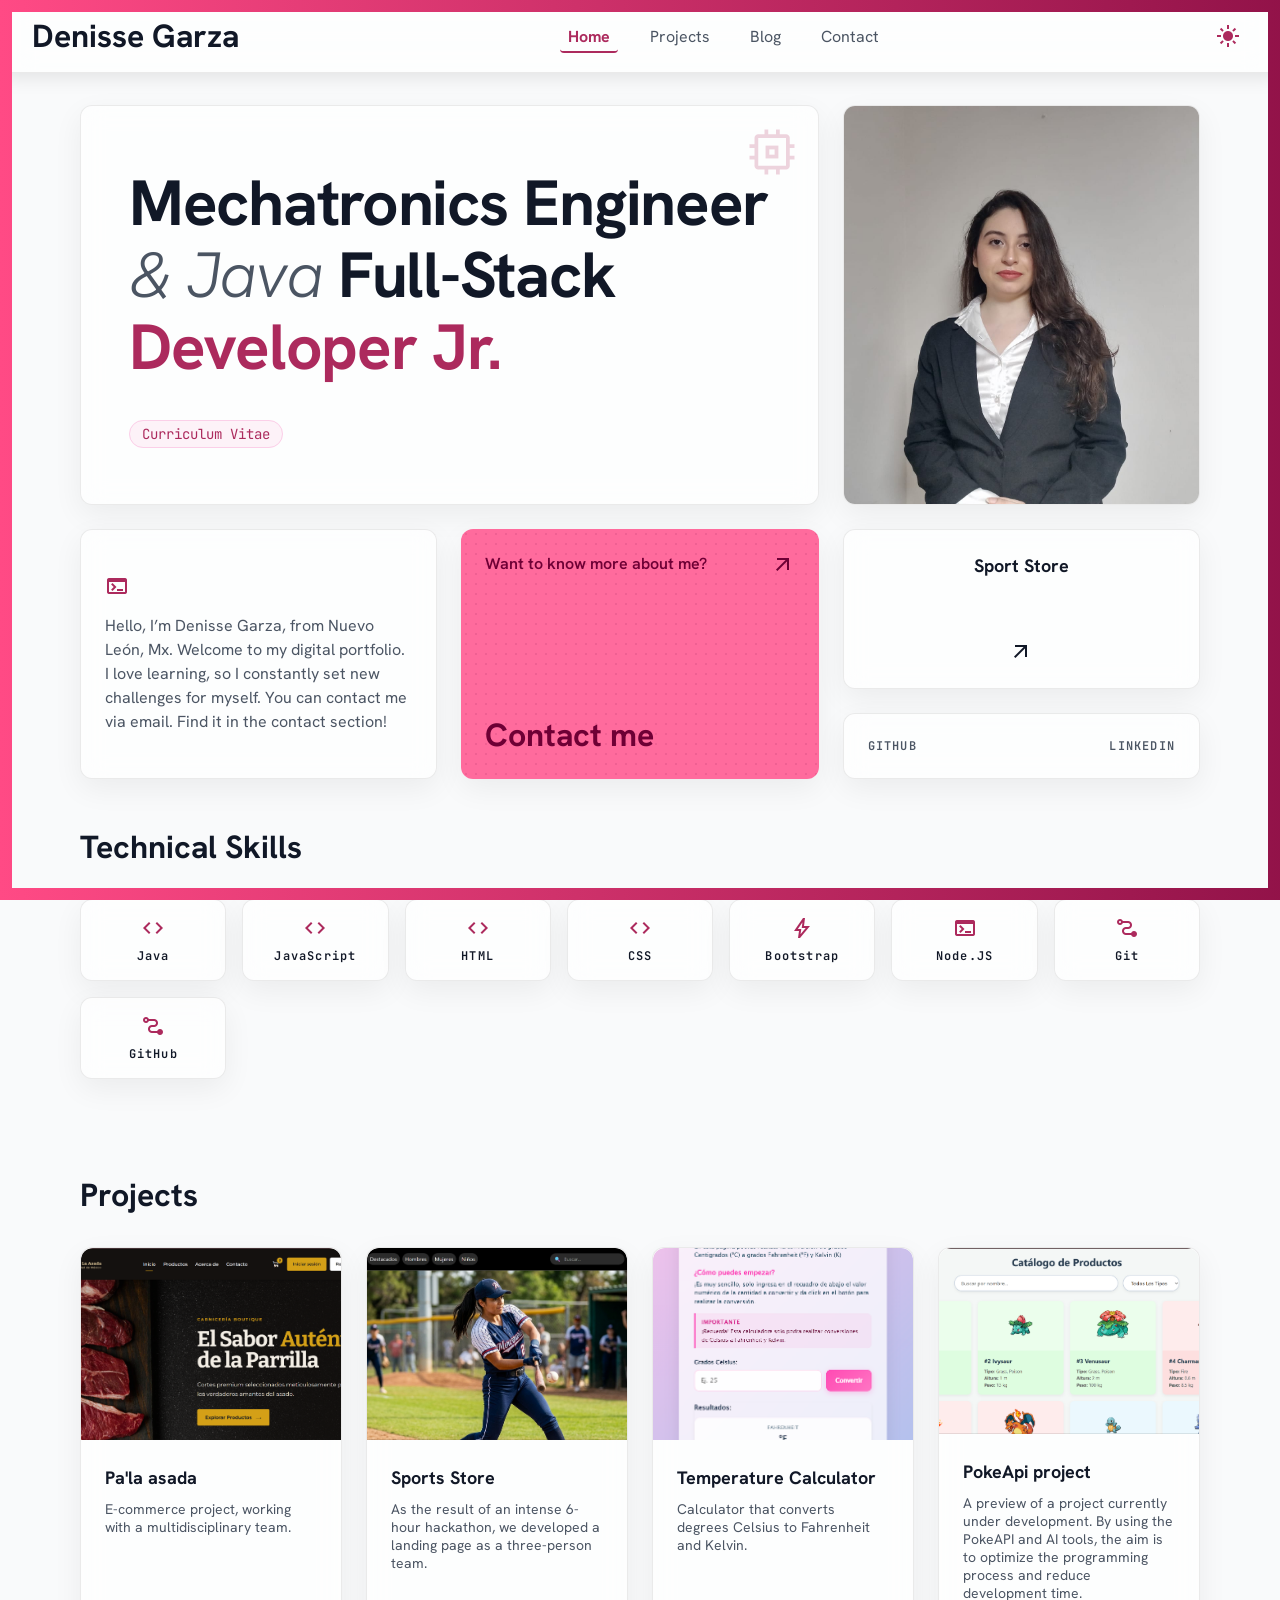
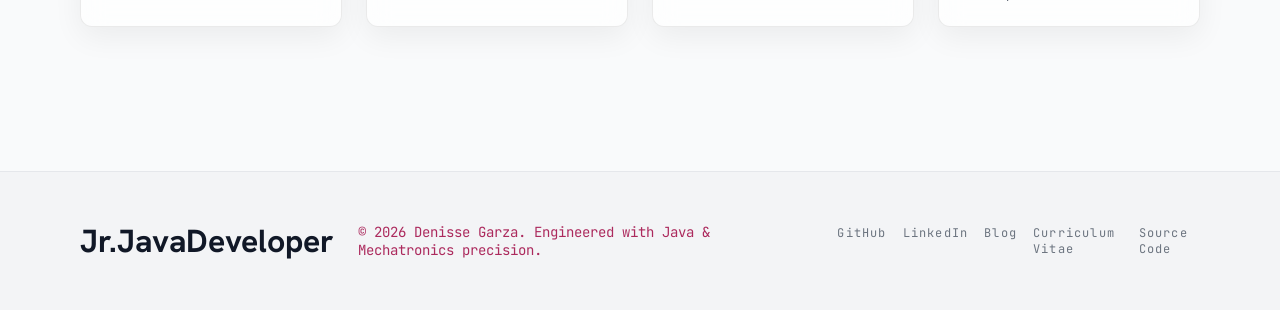
==== index.html @ f70b29da "Add . to src img" ====
<!DOCTYPE html>
<html>

<head>
    <meta charset="utf-8" />
    <meta name="viewport" content="width=device-width, initial-scale=1.0" />
    <title>DenisseGarzaDev</title>
    <link rel="stylesheet" href="https://cloudflare.com">
    <link rel="stylesheet" href="style.css" />
</head>

<body>
    <div class="animated-border"></div>

    <!-- Barra de navegación -->
    <nav class="navbar">
        <div class="container navbar-inner">
            <div class="logo"><a href="/index.html">Denisse Garza</a></div>
            <ul class="nav-links">
                <li class="active"><a href="/index.html">Home</a></li>
                <li><a href="#projects">Projects</a></li>
                <li><a href="./blog/index.html">Blog</a></li>
                <li><a href="#contact">Contact</a></li>
            </ul>
            <button class="theme-toggle" id="theme-toggle" aria-label="Cambiar tema">
                <span class="material-symbols-outlined" id="theme-icon">dark_mode</span>
            </button>
        </div>
    </nav>

    <!-- Contenido principal -->
    <main>
        <div class="container">
            <div class="bento-grid">

                <!-- Hero -->
                <div class="col-span-8 glass-card hero-card">
                    <span class="material-symbols-outlined bg-icon">memory</span>
                    <h1 class="hero-title">
                        Mechatronics Engineer<br />
                        <span class="subtle">&amp; Java</span> Full-Stack <br />
                        <span class="accent">Developer Jr.</span>
                    </h1>
                    <div class="tag-row">
                        <a href="/cv/Denisse Azucena Garza Ascacio  (2).pdf" download="CV_Denisse_Garza"><span class="tag">Curriculum Vitae</span></a>
                        <!--<span class="tag">Java</span>
                        <span class="tag">JavaScript</span>
                        <span class="tag">HTML</span>
                        <span class="tag">Git</span>-->
                    </div>
                </div>

                <!-- Foto de perfil -->
                <div class="col-span-4 glass-card profile-card bento">
                    <img src="./img/denisseGarza.jpg"
                        alt="Retrato Denise Garza" />
                </div>

                <!-- Sobre mí -->
                <div class="col-span-4 glass-card about-card">
                    <span class="material-symbols-outlined">terminal</span>
                    <p>
                        Hello, I’m Denisse Garza, from Nuevo León, Mx. Welcome to my digital portfolio.
                        I love learning, so I constantly set new challenges for myself.
                        You can contact me via email. Find it in the contact section!
                    </p>
                </div>

                <!-- CTA de contacto -->
                <div id="contact" class="col-span-4 cta-card">
                    <div class="cta-top">
                        <span class="cta-label">Want to know more about me?</span>
                        <a  href="mailto: denissegarzaascacio@gmail.com"><span class="material-symbols-outlined">arrow_outward</span></a>
                    </div>
                    <h3>Contact me</h3>
                    <div class="dot-pattern"></div>
                </div>

                <!-- Columna de proyectos -->
                <div class="col-span-4 project-stack">
                    <div class="flip-card flip-card-mini glass-card">
                        <div class="flip-card-inner">
                            <div class="flip-card-front">
                                <span class="name">Sport Store</span>
                                <span class="material-symbols-outlined">arrow_outward</span>
                            </div>
                            <div class="flip-card-back">
                                <span class="stack">HTML / CSS / JavaScript</span>
                                <p>View the outcome of my first hackathon!</p>
                                <a href="https://github.com/dagame07/TiendaDeportiva"><span>View Repository</span><span
                                    class="material-symbols-outlined">arrow_outward</span></a>
                            </div>
                        </div>
                    </div>
                    <!--
                    <div class="glass-card project-list-item">
                        <span class="name">Micro-Kinematics</span>
                        <span class="material-symbols-outlined">precision_manufacturing</span>
                    </div>-->

                    <!--Redes Contacto-->
                    <div class="glass-card social-row">
                        <a href="https://github.com/dagame07">GITHUB</a>
                        <a href="https://www.linkedin.com/in/denissegarzas/">LINKEDIN</a>
                        <!--<a href="mailto: denissegarzaascacio@gmail.com">EMAIL</a>-->
                    </div>
                </div>

            </div>
        </div>

        <!-- Habilidades técnicas -->
        <section>
            <h2 class="section-title">Technical Skills</h2> <!-- Habilidades Técnicas-->
            <div class="skills-grid">
                <div class="glass-card skill-card">
                    <!--<i class="fa-brands fa-java"></i>-->
                    <span class="material-symbols-outlined">code</span>
                    <span class="label">Java</span>
                </div>
                <div class="glass-card skill-card">
                    <!--<i class="fa-brands fa-js"></i>-->
                    <span class="material-symbols-outlined">code</span>
                    <span class="label">JavaScript</span>
                </div>
                <div class="glass-card skill-card">
                    <!--<i class="fa-brands fa-html5"></i>-->
                    <span class="material-symbols-outlined">code</span>
                    <span class="label">HTML</span>
                </div>
                <div class="glass-card skill-card">
                    <!--<i class="fa-brands fa-css3-alt"></i>-->
                    <span class="material-symbols-outlined">code</span>
                    <span class="label">CSS</span>
                </div>
                <div class="glass-card skill-card">
                    <!--<i class="fa-brands fa-bootstrap"></i>-->
                    <span class="material-symbols-outlined">bolt</span>
                    <span class="label">Bootstrap</span>
                </div>
                <!--<div class="glass-card skill-card">
                    <span class="material-symbols-outlined">terminal</span>
                    <span class="label">C++</span>
                </div>-->
                <div class="glass-card skill-card">
                    <!--<i class="fa-brands fa-node-js"></i>-->
                    <span class="material-symbols-outlined">terminal</span>
                    <span class="label">Node.JS</span>
                </div>
                <div class="glass-card skill-card">
                    <!--<i class="fa-brands fa-git-alt"></i> -->
                    <span class="material-symbols-outlined">conversion_path</span>
                    <span class="label">Git</span>
                </div>
                <div class="glass-card skill-card">
                    <!--<i class="fa-brands fa-github"></i>-->
                    <span class="material-symbols-outlined">conversion_path</span>
                    <span class="label">GitHub</span>
                </div>
                <!--<div class="glass-card skill-card">
                    <span class="material-symbols-outlined">database</span>
                    <span class="label">SQL</span>
                </div>-->
            </div>
        </section>

        <!-- Proyectos -->
        <section id="projects">
            <h2 class="section-title">Projects</h2>
            <div class="projects-grid">

                <!--First project-->
                <div class="flip-card project-card">
                    <div class="flip-card-inner">
                        <div class="flip-card-front glass-card">
                            <img src="./img/PalaAsada.png"
                                alt="Pala Asada preview" />
                            <div class="info">
                                <h3>Pa'la asada</h3>
                                <p>E-commerce project, working with a multidisciplinary team.</p>
                            </div>
                        </div>
                        <div class="flip-card-back glass-panel">
                            <h3>Pa'la asada</h3>
                            <span class="stack">HTML / CSS / JavaScript</span>
                            <a href="https://github.com/AllStarproyect/Pa-lasada"><span>View Repository</span><span
                                    class="material-symbols-outlined">arrow_outward</span></a>
                        </div>
                    </div>
                </div>

                <!--Second project-->
                <div id="primerHackathon" class="flip-card project-card">
                    <div class="flip-card-inner">
                        <div class="flip-card-front glass-card">
                            <img src="./img/SportsStore.png"
                                alt="Sport Store preview" />
                            <div class="info">
                                <h3>Sports Store</h3>
                                <p>As the result of an intense 6-hour hackathon, we developed a landing page as a three-person team.</p>
                            </div>
                        </div>
                        <div class="flip-card-back glass-panel">
                            <h3>Sports Store</h3>
                            <span class="stack">CSS / HTML / JavaScript</span>
                            <a href="https://github.com/dagame07/TiendaDeportiva"><span>View Repository</span><span
                                    class="material-symbols-outlined">arrow_outward</span></a>
                        </div>
                    </div>
                </div>

                <!--Third project-->
                <div class="flip-card project-card">
                    <div class="flip-card-inner">
                        <div class="flip-card-front glass-card">
                            <img src="./img/temperatureProject.png"
                                alt="Temperature Calculator" />
                            <div class="info">
                                <h3>Temperature Calculator</h3>
                                <p>Calculator that converts degrees Celsius to Fahrenheit and Kelvin.</p>
                            </div>
                        </div>
                        <div class="flip-card-back glass-panel">
                            <h3>Temperature Calculator</h3>
                            <span class="stack">CSS / JavaScript / HTML</span>
                            <a href="https://github.com/dagame07/Conversion_de_Temperatura"><span>View Repository</span><span
                                    class="material-symbols-outlined">arrow_outward</span></a>
                        </div>
                    </div>
                </div>

                <!--Four project-->
                <div class="flip-card project-card">
                    <div class="flip-card-inner">
                        <div class="flip-card-front glass-card">
                            <img src="./img/pokeapiPrototipe.png"
                                alt="PokeApi preview" />
                            <div class="info">
                                <h3>PokeApi project</h3>
                                <p>A preview of a project currently under development. 
                                    By using the PokeAPI and AI tools, the aim is to optimize the programming
                                    process and reduce development time. </p>
                            </div>
                        </div>
                        <div class="flip-card-back glass-panel">
                            <h3>PokeApi project</h3>
                            <span class="stack">JavaScript / CSS / HTML</span>
                            <a href="https://github.com/dagame07/Pokedex_Challenge"><span>View Repository</span><span
                                    class="material-symbols-outlined">arrow_outward</span></a>
                        </div>
                    </div>
                </div>

            </div>
        </section>
    </main>

    <!-- Footer -->
    <footer>
        <div class="container footer-inner">
            <div class="footer-brand">Jr.JavaDeveloper</div>
            <div class="footer-copy">© 2026 Denisse Garza. Engineered with Java &amp; Mechatronics precision.
            </div>
            <div class="footer-links">
                <a href="https://github.com/dagame07">GitHub</a>
                <a href="https://www.linkedin.com/in/denissegarzas/">LinkedIn</a>
                <a href="./blog/index.html">Blog</a>
                <a href="/cv/Denisse Azucena Garza Ascacio  (2).pdf" download="CV_Denisse_Garza">Curriculum Vitae</a>
                <a href="https://github.com/dagame07/denissegarzaascacio">Source Code</a>
            </div>
        </div>
    </footer>

    <script src="script.js"></script>
</body>

</html>
---- style.css ----
@import url("https://cdn.jsdelivr.net/npm/bootstrap-icons@1.13.1/font/bootstrap-icons.min.css");
@import url("https://fonts.googleapis.com/css2?family=Material+Symbols+Outlined:wght,FILL@100..700,0..1&display=swap");
@import url("https://fonts.googleapis.com/css2?family=Hanken+Grotesk:wght@400;600;700&family=JetBrains+Mono:wght@400;600&display=swap");


/* ---------- Paleta: modo claro (por defecto) ---------- */
:root {
    --bg-body: #f9fafb;
    --bg-nav: rgba(255, 255, 255, 0.7);
    --bg-card: rgba(255, 255, 255, 0.7);
    --bg-card-back: rgba(255, 107, 157, 0.1);
    --bg-footer: #f3f4f6;

    --text-primary: #111827;
    --text-secondary: #4b5563;

    --accent: #ac2a5d;
    --accent-strong: #6e0035;
    --accent-container-bg: #ff6b9d;
    --accent-container-text: #6e0035;

    --tag-bg: #fdf2f8;
    --tag-border: #fbcfe8;

    --border-color: rgba(0, 0, 0, 0.08);
    --border-footer: #e5e7eb;

    --card-shadow: 0 10px 30px rgba(0, 0, 0, 0.06);
    --card-hover-shadow: 0 0 20px rgba(255, 107, 157, 0.3);

    --hover-tint: rgba(0, 0, 0, 0.05);

    --gutter: 24px;
    --margin-desktop: 80px;
    --margin-mobile: 20px;
    --max-width: 1280px;
}

/* ---------- Paleta: modo oscuro ---------- */
[data-theme="dark"] {
    --bg-body: #181416;
    --bg-nav: rgba(37, 30, 34, 0.65);
    --bg-card: rgba(37, 30, 34, 0.65);
    --bg-card-back: rgba(255, 107, 157, 0.1);
    --bg-footer: #0e0e0c;

    --text-primary: #e5e2dd;
    --text-secondary: #ddbfc5;

    --accent: #ffb1c5;
    --accent-strong: #ff6b9d;
    --accent-container-bg: #ff6b9d;
    --accent-container-text: #6e0035;

    --tag-bg: rgba(255, 177, 197, 0.1);
    --tag-border: rgba(255, 177, 197, 0.2);

    --border-color: rgba(251, 248, 243, 0.15);
    --border-footer: rgba(87, 65, 70, 0.2);

    --card-shadow: 0 20px 40px rgba(0, 0, 0, 0.3);
    --card-hover-shadow: 0 0 15px rgba(255, 107, 157, 0.3);

    --hover-tint: rgba(255, 255, 255, 0.05);
}

/* ---------- Reset básico ---------- */
* {
    box-sizing: border-box;
}

html {
    scroll-behavior: smooth;
}

body {
    margin: 0;
    min-height: 100vh;
    display: flex;
    flex-direction: column;
    background-color: var(--bg-body);
    color: var(--text-primary);
    font-family: "Hanken Grotesk", sans-serif;
    -webkit-font-smoothing: antialiased;
    transition: background-color 0.3s ease, color 0.3s ease;
}

a {
    text-decoration: none;
    color: inherit;
}

.material-symbols-outlined {
    font-family: "Material Symbols Outlined";
    font-weight: normal;
    font-style: normal;
    font-size: 24px;
    line-height: 1;
    letter-spacing: normal;
    text-transform: none;
    display: inline-block;
    white-space: nowrap;
    word-wrap: normal;
    direction: ltr;
}

.container {
    width: 100%;
    max-width: var(--max-width);
    margin: 0 auto;
    padding-left: var(--margin-mobile);
    padding-right: var(--margin-mobile);
}

@media (min-width: 768px) {
    .container {
        padding-left: var(--margin-desktop);
        padding-right: var(--margin-desktop);
    }
}

/* ---------- Borde animado ---------- */
.animated-border {
    position: fixed;
    inset: 0;
    pointer-events: none;
    z-index: 9999;
    border: 12px solid transparent;
    background: linear-gradient(270deg, #ffb1c5, #ac2a5d, #6e0035, #ff4a85) border-box;
    -webkit-mask: linear-gradient(#fff 0 0) padding-box, linear-gradient(#fff 0 0);
    -webkit-mask-composite: xor;
    mask-composite: exclude;
    background-size: 400% 400%;
    animation: borderFlow 10s ease infinite;
}

@keyframes borderFlow {
    0% {
        background-position: 0% 50%;
    }

    50% {
        background-position: 100% 50%;
    }

    100% {
        background-position: 0% 50%;
    }
}

/* ---------- Tarjetas vidrio ---------- */
.glass-card {
    background: var(--bg-card);
    backdrop-filter: blur(12px);
    -webkit-backdrop-filter: blur(12px);
    border: 1px solid var(--border-color);
    border-radius: 0.75rem;
    box-shadow: var(--card-shadow);
    transition: transform 0.3s ease, box-shadow 0.3s ease;
}

.glass-card:hover {
    transform: scale(1.02);
    box-shadow: var(--card-hover-shadow);
}

.glass-panel {
    background: var(--bg-card);
    backdrop-filter: blur(12px);
    -webkit-backdrop-filter: blur(12px);
    border: 1px solid var(--border-color);
}

/* ---------- Barra de navegación ---------- */
.navbar {
    background: var(--bg-nav);
    backdrop-filter: blur(16px);
    -webkit-backdrop-filter: blur(16px);
    position: sticky;
    top: 0;
    z-index: 50;
    border-bottom: 1px solid var(--border-color);
    border-radius: 0 0 0.75rem 0.75rem;
    box-shadow: 0 4px 20px rgba(0, 0, 0, 0.1);
}

.navbar-inner {
    display: flex;
    justify-content: space-between;
    align-items: center;
    padding: 1rem 2rem;
}

.logo {
    font-size: 32px;
    font-weight: 700;
    line-height: 40px;
}

.nav-links {
    display: none;
    gap: var(--gutter);
    align-items: center;
    list-style: none;
    margin: 0;
    padding: 0;
}

.nav-links a {
    color: var(--text-secondary);
    padding: 0.25rem 0.5rem;
    border-radius: 0.25rem;
    transition: color 0.2s ease, background-color 0.2s ease;
}

.nav-links a:hover {
    color: var(--accent);
    background: var(--hover-tint);
}

.nav-links li.active a {
    color: var(--accent);
    font-weight: 700;
    border-bottom: 2px solid var(--accent);
    padding-bottom: 0.25rem;
}

@media (min-width: 768px) {
    .nav-links {
        display: flex;
    }
}

.theme-toggle {
    background: none;
    border: none;
    color: var(--accent);
    cursor: pointer;
    padding: 0.5rem;
    border-radius: 9999px;
    display: flex;
    align-items: center;
    justify-content: center;
    transition: transform 0.15s ease, background-color 0.2s ease;
}

.theme-toggle:hover {
    background: var(--hover-tint);
}

.theme-toggle:active {
    transform: scale(0.9);
}

.theme-toggle .material-symbols-outlined {
    font-variation-settings: "FILL" 1;
}

/* ---------- Contenido principal / Bento grid ---------- */
main {
    flex-grow: 1;
    padding-top: 2rem;
    padding-bottom: 6rem;
}

.bento-grid {
    display: grid;
    grid-template-columns: 1fr;
    gap: var(--gutter);
}

@media (min-width: 768px) {
    .bento-grid {
        grid-template-columns: repeat(12, 1fr);
    }

    .col-span-4 {
        grid-column: span 4;
    }

    .col-span-8 {
        grid-column: span 8;
    }
}

.hero-card {
    display: flex;
    flex-direction: column;
    justify-content: center;
    padding: 2rem;
    min-height: 400px;
    position: relative;
    overflow: hidden;
}

@media (min-width: 768px) {
    .hero-card {
        padding: 3rem;
    }
}

.hero-card .bg-icon {
    position: absolute;
    top: 1rem;
    right: 1rem;
    opacity: 0.2;
    font-size: 3.75rem;
    color: var(--accent);
}

.hero-title {
    font-size: 40px;
    line-height: 48px;
    font-weight: 700;
    margin: 0 0 1.5rem;
    position: relative;
    z-index: 10;
}

@media (min-width: 768px) {
    .hero-title {
        font-size: 64px;
        line-height: 72px;
        letter-spacing: -0.02em;
    }
}

.hero-title .subtle {
    font-style: italic;
    font-weight: 300;
    color: var(--text-secondary);
}

.hero-title .accent {
    color: var(--accent);
}

.tag-row {
    display: flex;
    flex-wrap: wrap;
    gap: 0.5rem;
    margin-top: 1rem;
    position: relative;
    z-index: 10;
}

.tag {
    font-family: "JetBrains Mono", monospace;
    font-size: 14px;
    line-height: 20px;
    background: var(--tag-bg);
    color: var(--accent);
    padding: 0.25rem 0.75rem;
    border-radius: 9999px;
    border: 1px solid var(--tag-border);
}

.profile-card {
    padding: 1rem;
    min-height: 400px;
    position: relative;
    overflow: hidden;
}

.profile-card img {
    width: 100%;
    height: 100%;
    object-fit: cover;
    border-radius: 0.5rem;
    position: absolute;
    inset: 0;
}

.about-card {
    padding: 1.5rem;
    display: flex;
    flex-direction: column;
    justify-content: center;
}

.about-card .material-symbols-outlined {
    color: var(--accent);
    margin-bottom: 1rem;
}

.about-card p {
    color: var(--text-secondary);
    margin: 0;
    line-height: 24px;
}

.cta-card {
    background: var(--accent-container-bg);
    color: var(--accent-container-text);
    padding: 1.5rem;
    border-radius: 0.75rem;
    box-shadow: var(--card-shadow);
    display: flex;
    flex-direction: column;
    justify-content: space-between;
    cursor: pointer;
    position: relative;
    overflow: hidden;
    transition: transform 0.3s ease;
}

.cta-card:hover {
    transform: scale(1.05);
}

.cta-card .cta-top {
    display: flex;
    justify-content: space-between;
    align-items: flex-start;
    position: relative;
    z-index: 10;
}

.cta-card .cta-label {
    font-weight: 600;
}

.cta-card h3 {
    font-size: 32px;
    line-height: 40px;
    font-weight: 700;
    margin: 3rem 0 0;
    position: relative;
    z-index: 10;
}

.cta-card .dot-pattern {
    position: absolute;
    inset: 0;
    opacity: 0.1;
    pointer-events: none;
    background-image: radial-gradient(#6e0035 1px, transparent 1px);
    background-size: 10px 10px;
}

.project-stack {
    display: flex;
    flex-direction: column;
    gap: var(--gutter);
}

.project-list-item {
    padding: 1.5rem;
    display: flex;
    justify-content: space-between;
    align-items: center;
    cursor: pointer;
    transition: background-color 0.2s ease;
}

.project-list-item:hover {
    background: var(--hover-tint);
}

.project-list-item .name {
    font-size: 18px;
    line-height: 28px;
    font-weight: 700;
    transition: color 0.2s ease;
}

.project-list-item .material-symbols-outlined {
    color: var(--text-secondary);
    transition: color 0.2s ease;
}

.project-list-item:hover .name,
.project-list-item:hover .material-symbols-outlined {
    color: var(--accent);
}

.social-row {
    padding: 1.5rem;
    display: flex;
    justify-content: space-between;
    align-items: center;
    margin-top: auto;
}

.social-row a {
    font-family: "JetBrains Mono", monospace;
    font-size: 12px;
    letter-spacing: 0.1em;
    font-weight: 600;
    color: var(--text-secondary);
    transition: color 0.2s ease;
}

.social-row a:hover {
    color: var(--accent);
}

/* ---------- Tarjetas flip ---------- */
.flip-card {
    perspective: 1000px;
    cursor: pointer;
}

.flip-card-inner {
    position: relative;
    width: 100%;
    height: 100%;
    text-align: center;
    transition: transform 0.6s;
    transform-style: preserve-3d;
}

.flip-card:hover .flip-card-inner {
    transform: rotateY(180deg);
}

.flip-card-front,
.flip-card-back {
    position: absolute;
    width: 100%;
    height: 100%;
    backface-visibility: hidden;
    border-radius: 0.75rem;
}

.flip-card-front {
    display: flex;
    flex-direction: column;
    overflow: hidden;
}

.flip-card-front img {
    width: 100%;
    height: 12rem;
    object-fit: cover;
    border-radius: 0.75rem 0.75rem 0 0;
}

.flip-card-front .info {
    padding: 1.5rem;
    flex-grow: 1;
    text-align: left;
}

.flip-card-front .info h3 {
    font-size: 18px;
    line-height: 28px;
    font-weight: 700;
    margin: 0 0 0.5rem;
}

.flip-card-front .info p {
    font-size: 14px;
    color: var(--text-secondary);
    margin: 0;
}

.flip-card-back {
    transform: rotateY(180deg);
    background: var(--bg-card-back);
    display: flex;
    flex-direction: column;
    justify-content: center;
    align-items: center;
    padding: 1.5rem;
}

.flip-card-back h3 {
    font-size: 18px;
    font-weight: 700;
    margin: 0 0 0.5rem;
}

.flip-card-back .stack {
    font-family: "JetBrains Mono", monospace;
    font-size: 14px;
    color: var(--accent);
    margin-bottom: 1.5rem;
    display: block;
}

.flip-card-back p {
    font-size: 14px;
    color: var(--text-secondary);
    margin: 0 0 1rem;
}

.flip-card-back a {
    display: inline-flex;
    align-items: center;
    gap: 0.5rem;
    background: var(--hover-tint);
    padding: 0.5rem 1rem;
    border-radius: 9999px;
    transition: color 0.2s ease;
}

.flip-card-back a:hover {
    color: var(--accent);
}

.flip-card-back .material-symbols-outlined {
    font-size: 1rem;
}

/* Mini flip card usado en la lista de proyectos del hero */
.flip-card-mini {
    height: 160px;
}

.flip-card-mini .flip-card-front {
    padding: 1.5rem;
    display: flex;
    justify-content: space-between;
    align-items: center;
}

.flip-card-mini .flip-card-front .name {
    font-size: 18px;
    font-weight: 700;
}

.flip-card-mini .flip-card-back p {
    text-align: center;
}

/* ---------- Secciones (Skills / Projects) ---------- */
section {
    width: 100%;
    max-width: var(--max-width);
    margin: 0 auto;
    padding: 3rem var(--margin-mobile);
}

@media (min-width: 768px) {
    section {
        padding: 3rem var(--margin-desktop);
    }
}

.section-title {
    font-size: 32px;
    line-height: 40px;
    font-weight: 700;
    margin: 0 0 2rem;
}

.skills-grid {
    display: grid;
    grid-template-columns: repeat(2, 1fr);
    gap: 1rem;
}

@media (min-width: 768px) {
    .skills-grid {
        grid-template-columns: repeat(4, 1fr);
    }
}

@media (min-width: 1024px) {
    .skills-grid {
        grid-template-columns: repeat(7, 1fr);
    }
}

.skill-card {
    padding: 1rem;
    display: flex;
    flex-direction: column;
    align-items: center;
    justify-content: center;
    gap: 0.5rem;
    text-align: center;
}

.skill-card .material-symbols-outlined {
    color: var(--accent);
}

.skill-card span.label {
    font-family: "JetBrains Mono", monospace;
    font-size: 12px;
    letter-spacing: 0.1em;
    font-weight: 600;
}



.projects-grid {
    display: grid;
    grid-template-columns: 1fr;
    gap: var(--gutter);
}

@media (min-width: 768px) {
    .projects-grid {
        grid-template-columns: repeat(2, 1fr);
    }
}

@media (min-width: 1024px) {
    .projects-grid {
        grid-template-columns: repeat(4, 1fr);
    }
}

.project-card {
    height: 380px;
}

/* ---------- Footer ---------- */
footer {
    width: 100%;
    background: var(--bg-footer);
    padding: 3rem 0;
    border-top: 1px solid var(--border-footer);
    transition: background-color 0.3s ease;
}

.footer-inner {
    display: flex;
    flex-direction: column;
    justify-content: space-between;
    align-items: center;
    gap: var(--gutter);
}

@media (min-width: 768px) {
    .footer-inner {
        flex-direction: row;
    }
}

.footer-brand {
    font-size: 32px;
    font-weight: 700;
}

.footer-copy {
    font-family: "JetBrains Mono", monospace;
    font-size: 14px;
    color: var(--accent);
    text-align: center;
}

@media (min-width: 768px) {
    .footer-copy {
        text-align: left;
    }
}

.footer-links {
    display: flex;
    gap: 1rem;
}

.footer-links a {
    font-family: "JetBrains Mono", monospace;
    font-size: 12px;
    letter-spacing: 0.1em;
    color: var(--text-secondary);
    opacity: 0.8;
    transition: color 0.2s ease, opacity 0.2s ease;
}

.footer-links a:hover {
    color: var(--accent);
    opacity: 1;
}
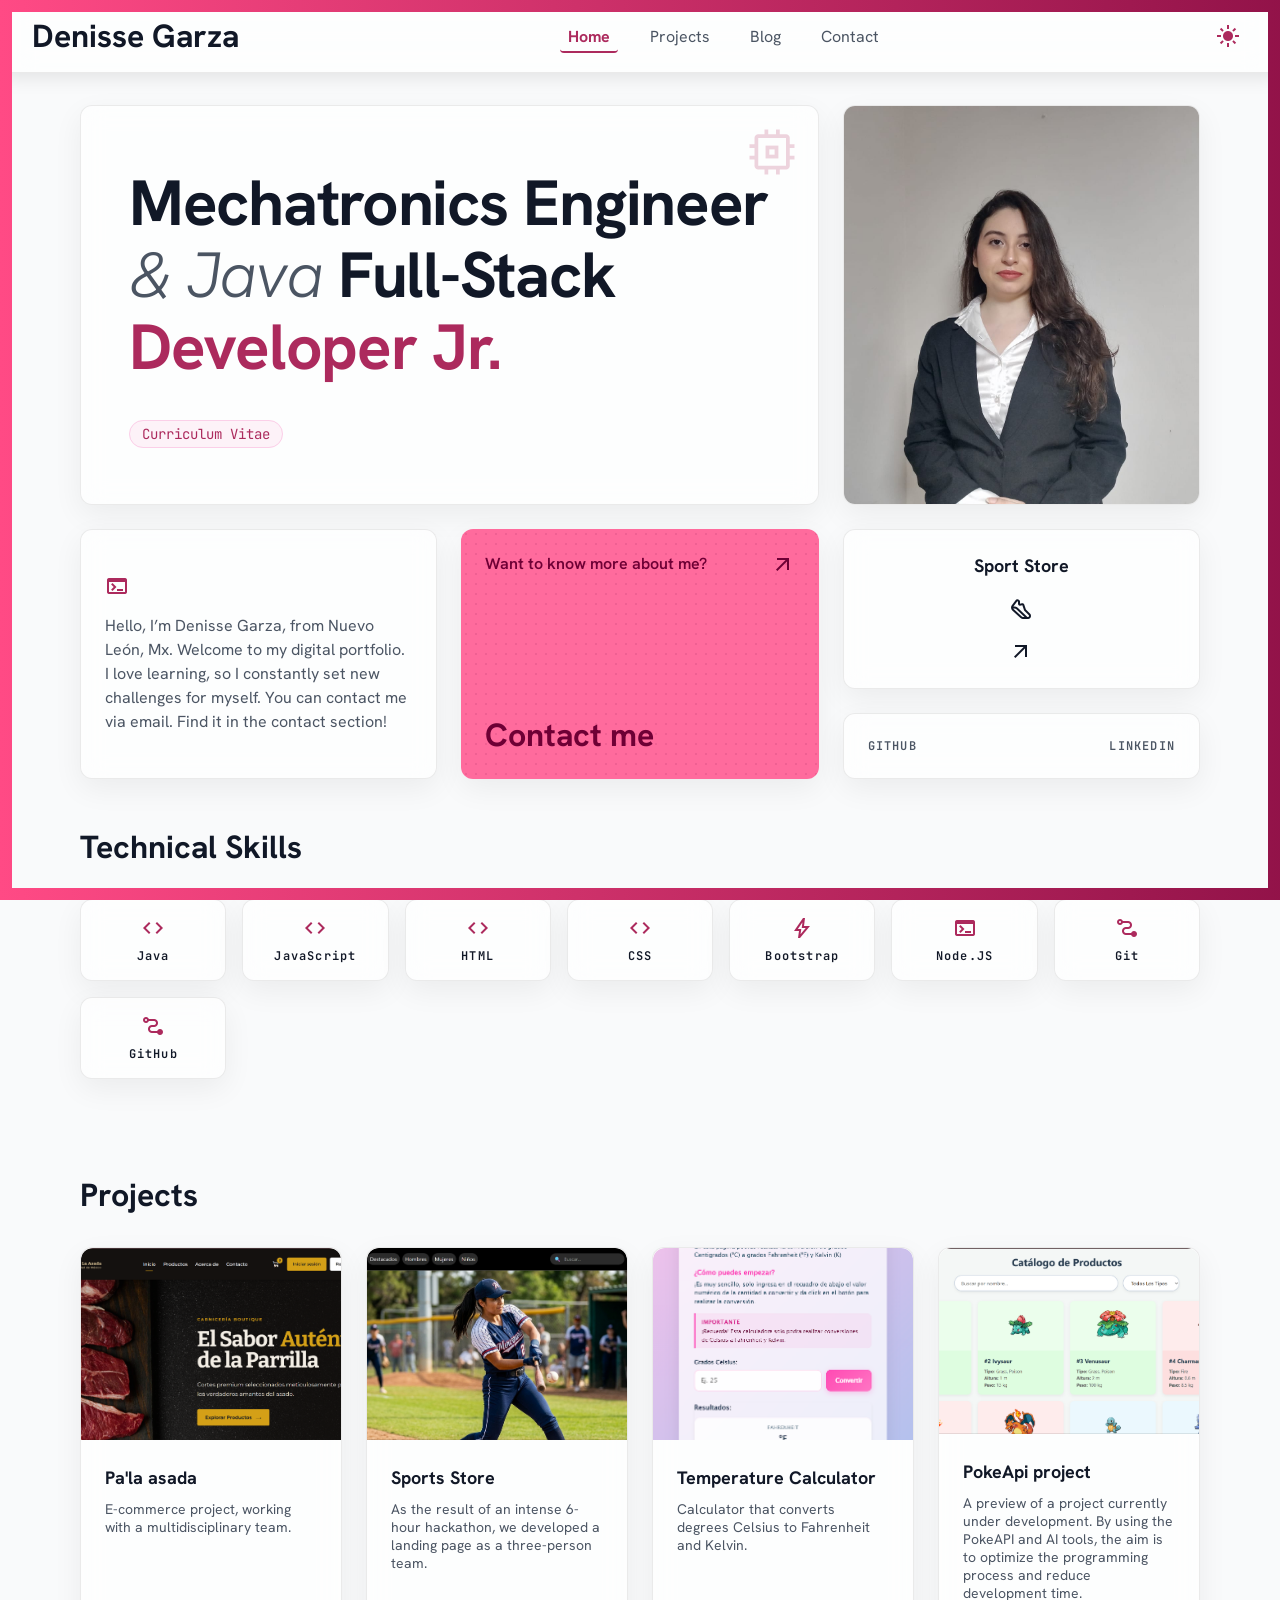
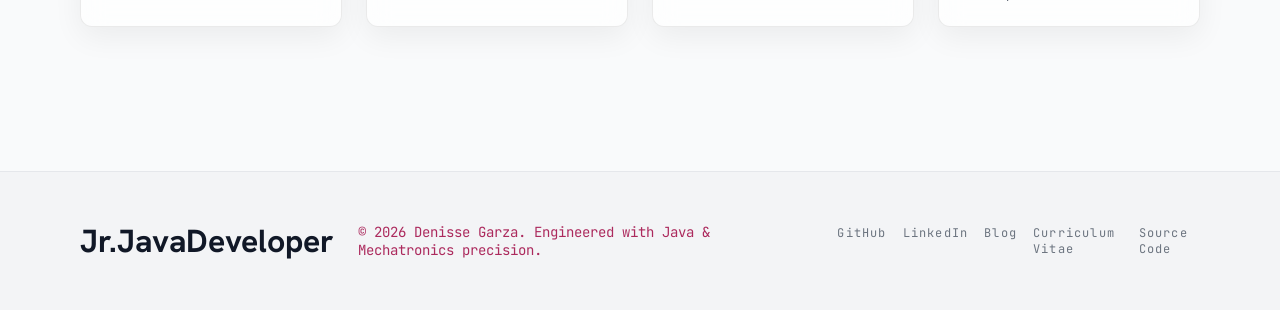
==== commit c359594f: "Add steps icon" ====
--- a/index.html
+++ b/index.html
@@ -82,6 +82,7 @@
                         <div class="flip-card-inner">
                             <div class="flip-card-front">
                                 <span class="name">Sport Store</span>
+                                <span class="material-symbols-outlined">steps</span>
                                 <span class="material-symbols-outlined">arrow_outward</span>
                             </div>
                             <div class="flip-card-back">
@@ -233,7 +234,7 @@
                 <div class="flip-card project-card">
                     <div class="flip-card-inner">
                         <div class="flip-card-front glass-card">
-                            <img src="./img/pokeapiPrototipe.png"
+                            <img src="/img/pokeapiPrototipe.png"
                                 alt="PokeApi preview" />
                             <div class="info">
                                 <h3>PokeApi project</h3>
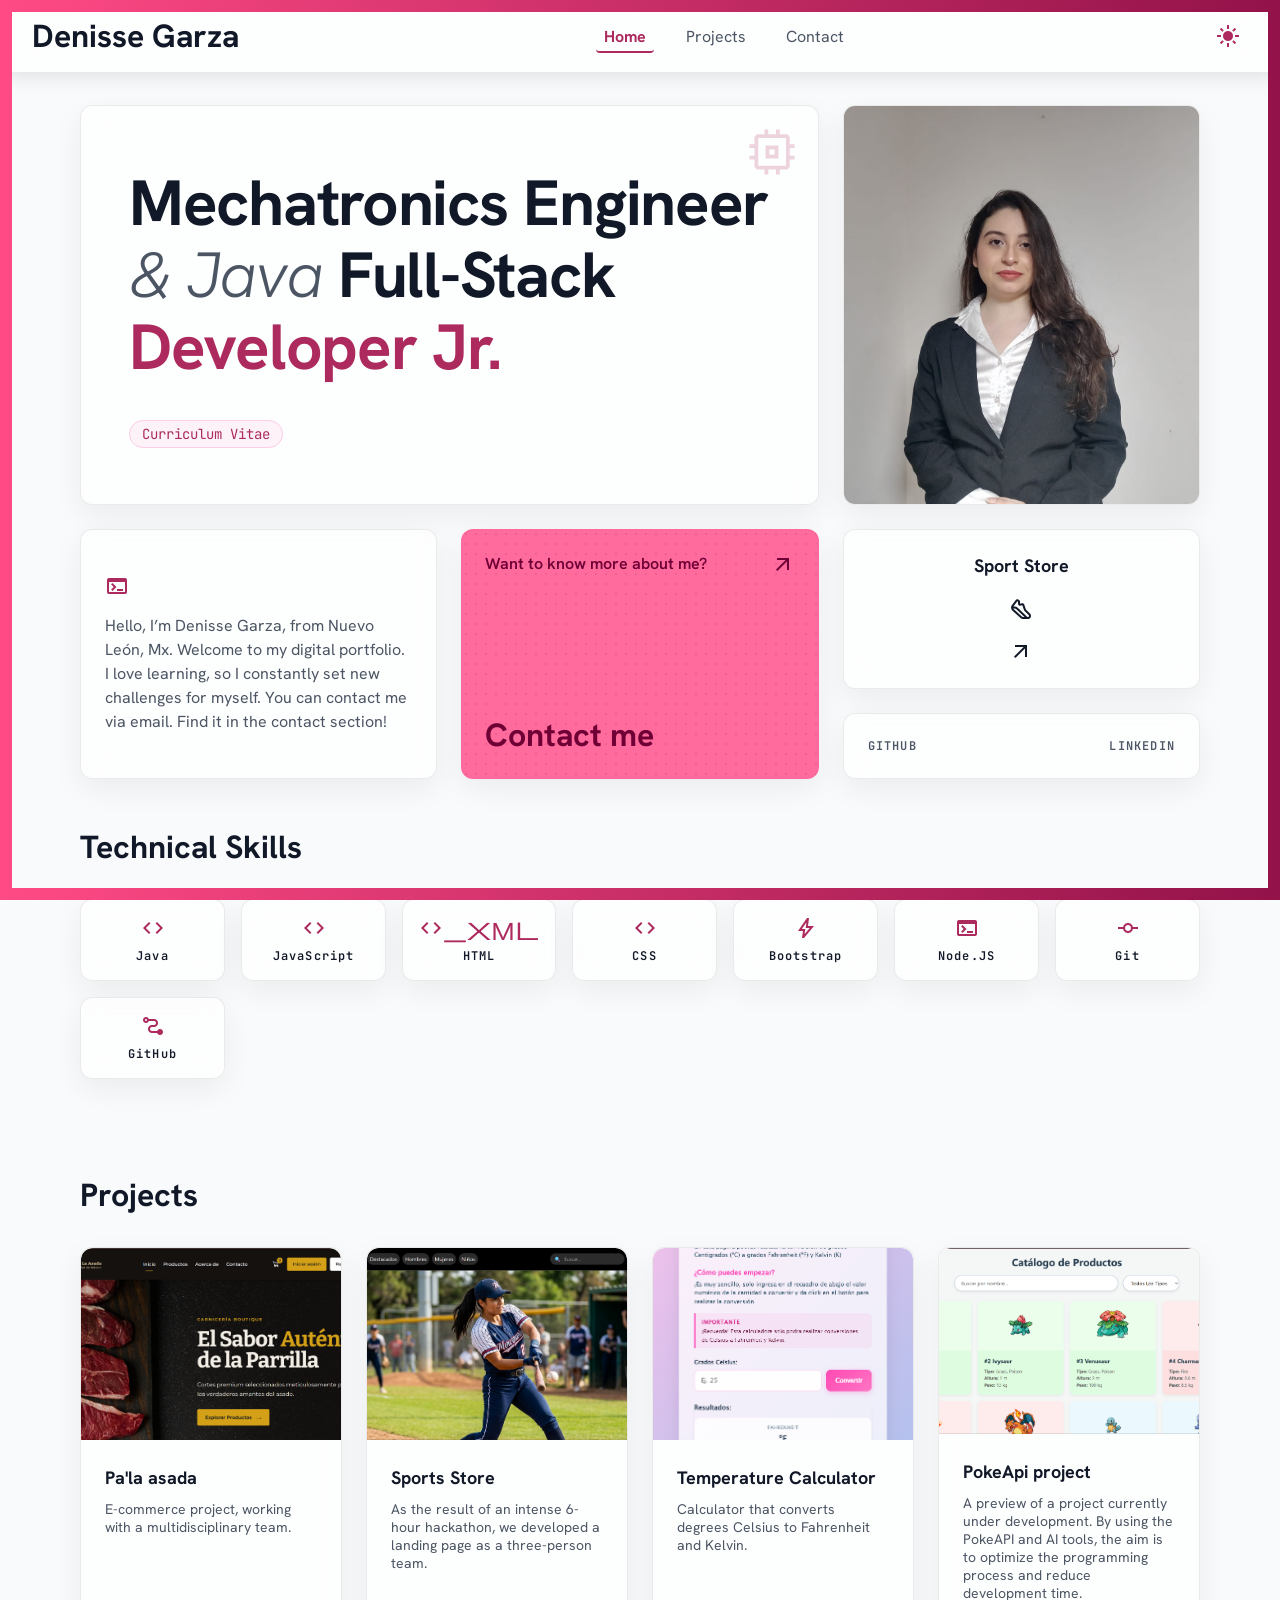
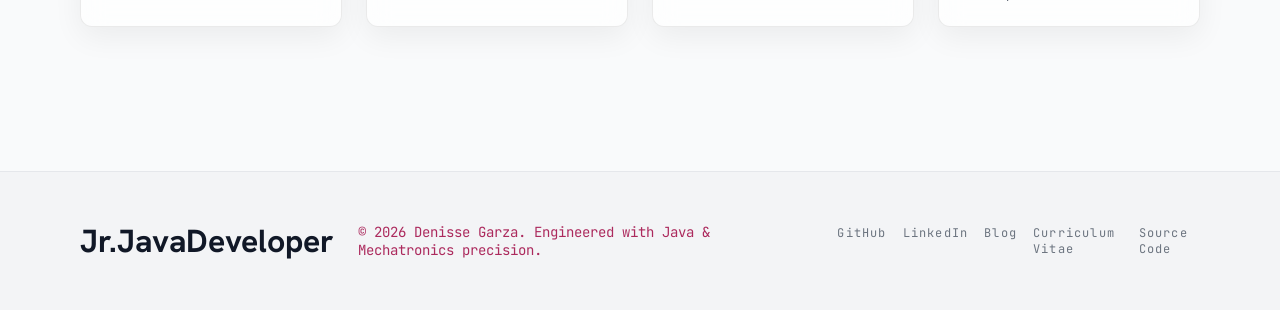
==== commit 7d76cf01: "Se deshabilita eñ boton blog" ====
--- a/index.html
+++ b/index.html
@@ -19,7 +19,7 @@
             <ul class="nav-links">
                 <li class="active"><a href="/index.html">Home</a></li>
                 <li><a href="#projects">Projects</a></li>
-                <li><a href="./blog/index.html">Blog</a></li>
+                <!--<li><a href="./blog/index.html">Blog</a></li>-->
                 <li><a href="#contact">Contact</a></li>
             </ul>
             <button class="theme-toggle" id="theme-toggle" aria-label="Cambiar tema">
@@ -126,7 +126,7 @@
                 </div>
                 <div class="glass-card skill-card">
                     <!--<i class="fa-brands fa-html5"></i>-->
-                    <span class="material-symbols-outlined">code</span>
+                    <span class="material-symbols-outlined">code_xml</span>
                     <span class="label">HTML</span>
                 </div>
                 <div class="glass-card skill-card">
@@ -150,7 +150,7 @@
                 </div>
                 <div class="glass-card skill-card">
                     <!--<i class="fa-brands fa-git-alt"></i> -->
-                    <span class="material-symbols-outlined">conversion_path</span>
+                    <span class="material-symbols-outlined">commit</span>
                     <span class="label">Git</span>
                 </div>
                 <div class="glass-card skill-card">
@@ -234,7 +234,7 @@
                 <div class="flip-card project-card">
                     <div class="flip-card-inner">
                         <div class="flip-card-front glass-card">
-                            <img src="/img/pokeapiPrototipe.png"
+                            <img src="./img/pokeapiPrototipe.png"
                                 alt="PokeApi preview" />
                             <div class="info">
                                 <h3>PokeApi project</h3>
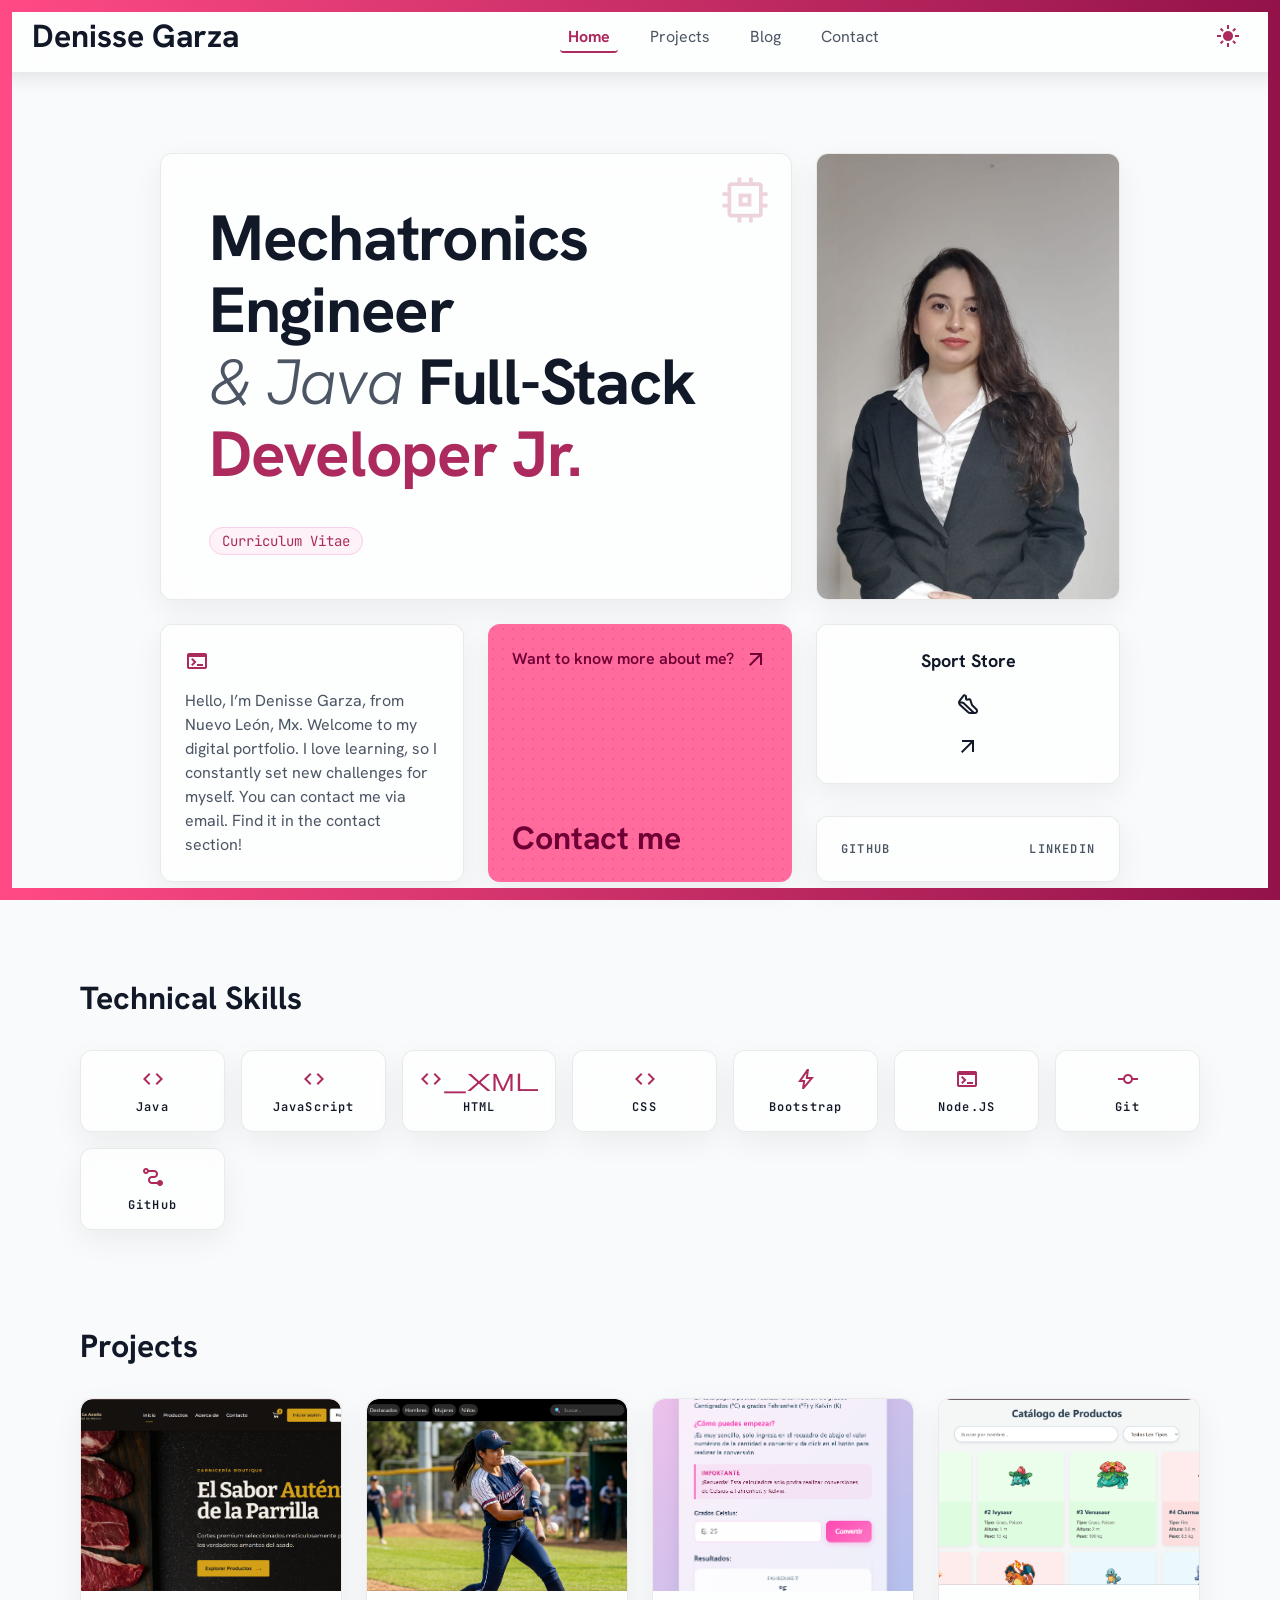
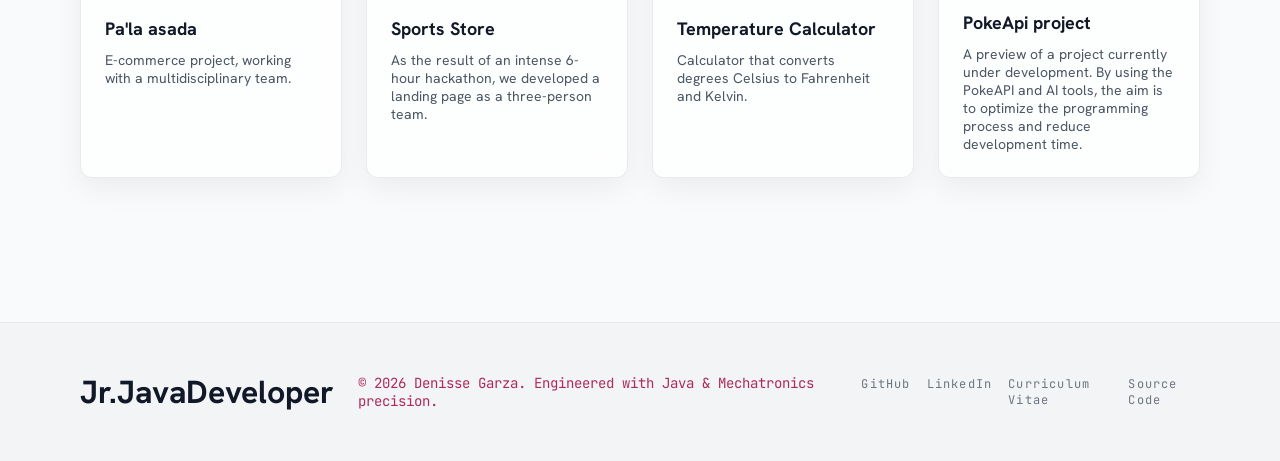
==== commit 06020953: "ADD FAVICON" ====
--- a/index.html
+++ b/index.html
@@ -7,6 +7,7 @@
     <title>DenisseGarzaDev</title>
     <link rel="stylesheet" href="https://cloudflare.com">
     <link rel="stylesheet" href="style.css" />
+    <link rel="icon" type="image/png" href="./img/favicon.png">
 </head>
 
 <body>
@@ -19,7 +20,7 @@
             <ul class="nav-links">
                 <li class="active"><a href="/index.html">Home</a></li>
                 <li><a href="#projects">Projects</a></li>
-                <!--<li><a href="./blog/index.html">Blog</a></li>-->
+                <LI><a href="./blog/index.html">Blog</a></li>
                 <li><a href="#contact">Contact</a></li>
             </ul>
             <button class="theme-toggle" id="theme-toggle" aria-label="Cambiar tema">
@@ -30,6 +31,7 @@
 
     <!-- Contenido principal -->
     <main>
+        <section>
         <div class="container">
             <div class="bento-grid">
 
@@ -42,7 +44,7 @@
                         <span class="accent">Developer Jr.</span>
                     </h1>
                     <div class="tag-row">
-                        <a href="/cv/Denisse Azucena Garza Ascacio  (2).pdf" download="CV_Denisse_Garza"><span class="tag">Curriculum Vitae</span></a>
+                        <a href="./cv/CV_Denisse_Garza.pdf" download="CV_Denisse_Garza"><span class="tag">Curriculum Vitae</span></a>
                         <!--<span class="tag">Java</span>
                         <span class="tag">JavaScript</span>
                         <span class="tag">HTML</span>
@@ -53,7 +55,7 @@
                 <!-- Foto de perfil -->
                 <div class="col-span-4 glass-card profile-card bento">
                     <img src="./img/denisseGarza.jpg"
-                        alt="Retrato Denise Garza" />
+                        alt="Retrato DeniSse Garza" />
                 </div>
 
                 <!-- Sobre mí -->
@@ -70,7 +72,7 @@
                 <div id="contact" class="col-span-4 cta-card">
                     <div class="cta-top">
                         <span class="cta-label">Want to know more about me?</span>
-                        <a  href="mailto: denissegarzaascacio@gmail.com"><span class="material-symbols-outlined">arrow_outward</span></a>
+                        <a  href="mailto:denissegarzaascacio@gmail.com"><span class="material-symbols-outlined">arrow_outward</span></a>
                     </div>
                     <h3>Contact me</h3>
                     <div class="dot-pattern"></div>
@@ -81,9 +83,11 @@
                     <div class="flip-card flip-card-mini glass-card">
                         <div class="flip-card-inner">
                             <div class="flip-card-front">
+                                <!--<img src="./img/SportsStore.png" alt="SportsStore Preview" />-->
                                 <span class="name">Sport Store</span>
                                 <span class="material-symbols-outlined">steps</span>
                                 <span class="material-symbols-outlined">arrow_outward</span>
+                                
                             </div>
                             <div class="flip-card-back">
                                 <span class="stack">HTML / CSS / JavaScript</span>
@@ -109,6 +113,7 @@
 
             </div>
         </div>
+        </section>
 
         <!-- Habilidades técnicas -->
         <section>
@@ -186,6 +191,8 @@
                             <span class="stack">HTML / CSS / JavaScript</span>
                             <a href="https://github.com/AllStarproyect/Pa-lasada"><span>View Repository</span><span
                                     class="material-symbols-outlined">arrow_outward</span></a>
+                                   <!-- <a href="#"><span>View Page</span><span
+                                    class="material-symbols-outlined">arrow_outward</span></a>-->
                         </div>
                     </div>
                 </div>
@@ -205,6 +212,9 @@
                             <h3>Sports Store</h3>
                             <span class="stack">CSS / HTML / JavaScript</span>
                             <a href="https://github.com/dagame07/TiendaDeportiva"><span>View Repository</span><span
+                                    class="material-symbols-outlined">arrow_outward</span></a>
+                                    <span>   </span>
+                            <a href="#"><span>View Page</span><span
                                     class="material-symbols-outlined">arrow_outward</span></a>
                         </div>
                     </div>
@@ -265,8 +275,8 @@
             <div class="footer-links">
                 <a href="https://github.com/dagame07">GitHub</a>
                 <a href="https://www.linkedin.com/in/denissegarzas/">LinkedIn</a>
-                <a href="./blog/index.html">Blog</a>
-                <a href="/cv/Denisse Azucena Garza Ascacio  (2).pdf" download="CV_Denisse_Garza">Curriculum Vitae</a>
+                <!--<a href="./blog/index.html">Blog</a>-->
+                <a href="./cv/CV_Denisse_Garza.pdf" download="CV_Denisse_Garza">Curriculum Vitae</a>
                 <a href="https://github.com/dagame07/denissegarzaascacio">Source Code</a>
             </div>
         </div>
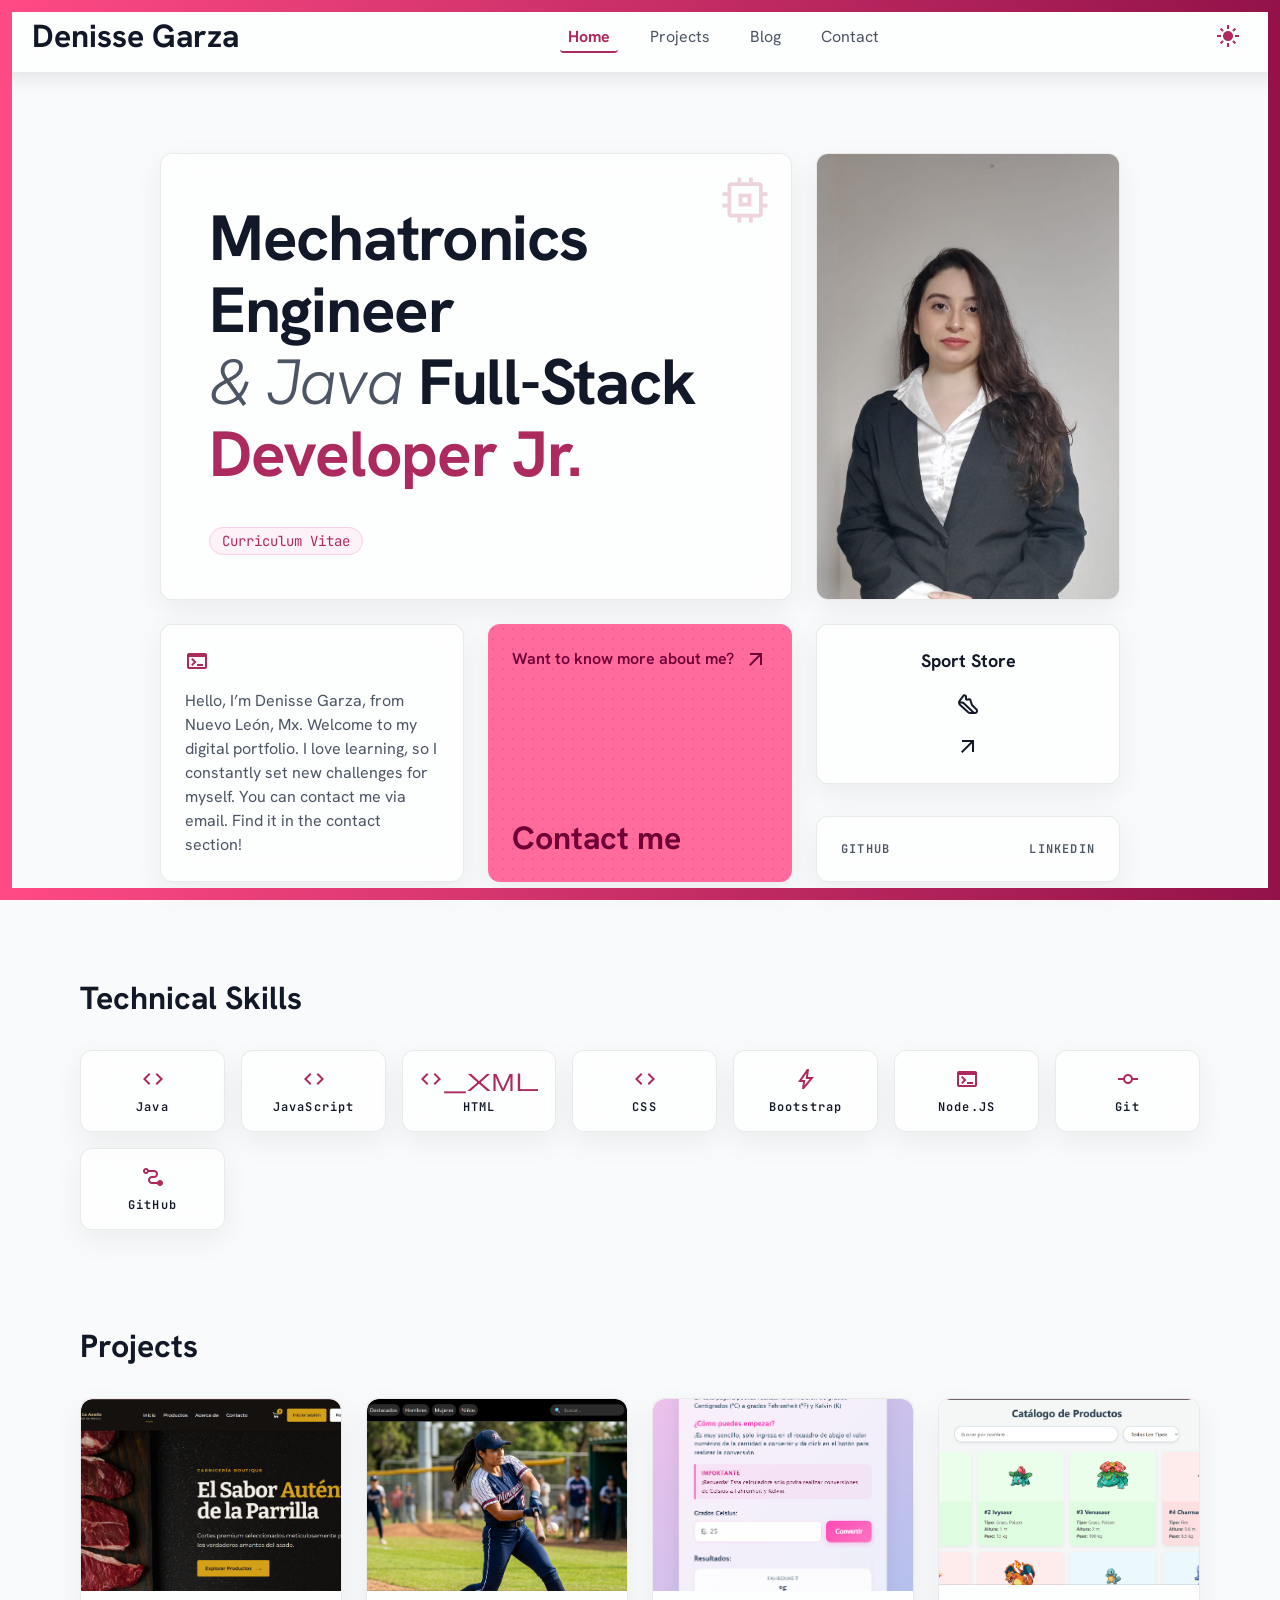
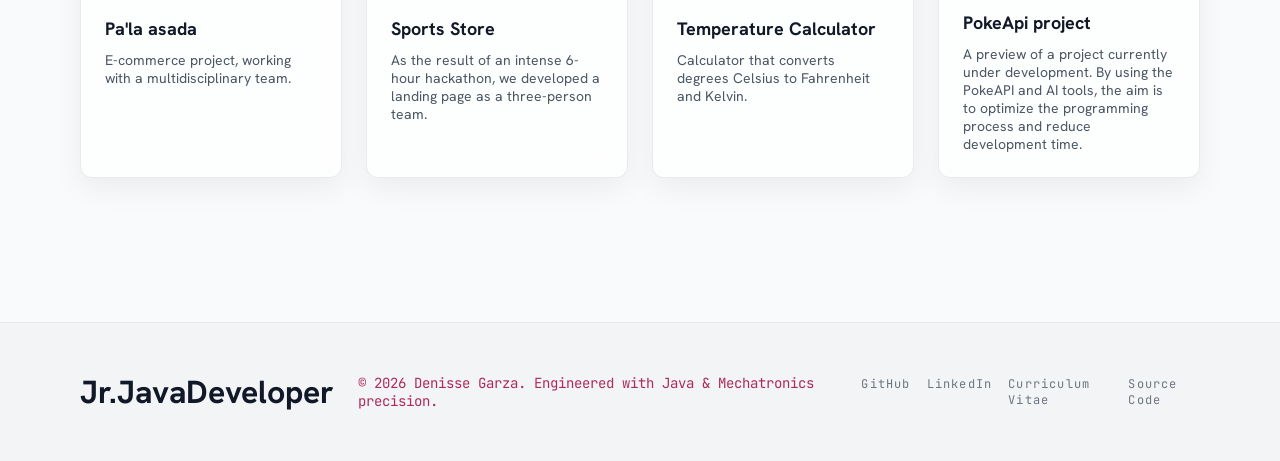
==== commit bfbc6ded: "Add link" ====
--- a/index.html
+++ b/index.html
@@ -92,7 +92,7 @@
                             <div class="flip-card-back">
                                 <span class="stack">HTML / CSS / JavaScript</span>
                                 <p>View the outcome of my first hackathon!</p>
-                                <a href="https://github.com/dagame07/TiendaDeportiva"><span>View Repository</span><span
+                                <a href="https://dagame07.github.io/TiendaDeportiva/"><span>View LandingPage</span><span
                                     class="material-symbols-outlined">arrow_outward</span></a>
                             </div>
                         </div>
@@ -214,7 +214,7 @@
                             <a href="https://github.com/dagame07/TiendaDeportiva"><span>View Repository</span><span
                                     class="material-symbols-outlined">arrow_outward</span></a>
                                     <span>   </span>
-                            <a href="#"><span>View Page</span><span
+                            <a href="https://dagame07.github.io/TiendaDeportiva/"><span>View Page</span><span
                                     class="material-symbols-outlined">arrow_outward</span></a>
                         </div>
                     </div>
@@ -235,6 +235,8 @@
                             <h3>Temperature Calculator</h3>
                             <span class="stack">CSS / JavaScript / HTML</span>
                             <a href="https://github.com/dagame07/Conversion_de_Temperatura"><span>View Repository</span><span
+                                    class="material-symbols-outlined">arrow_outward</span></a>
+                            <a href="https://dagame07.github.io/Conversion_de_Temperatura/"><span>View Page</span><span
                                     class="material-symbols-outlined">arrow_outward</span></a>
                         </div>
                     </div>
